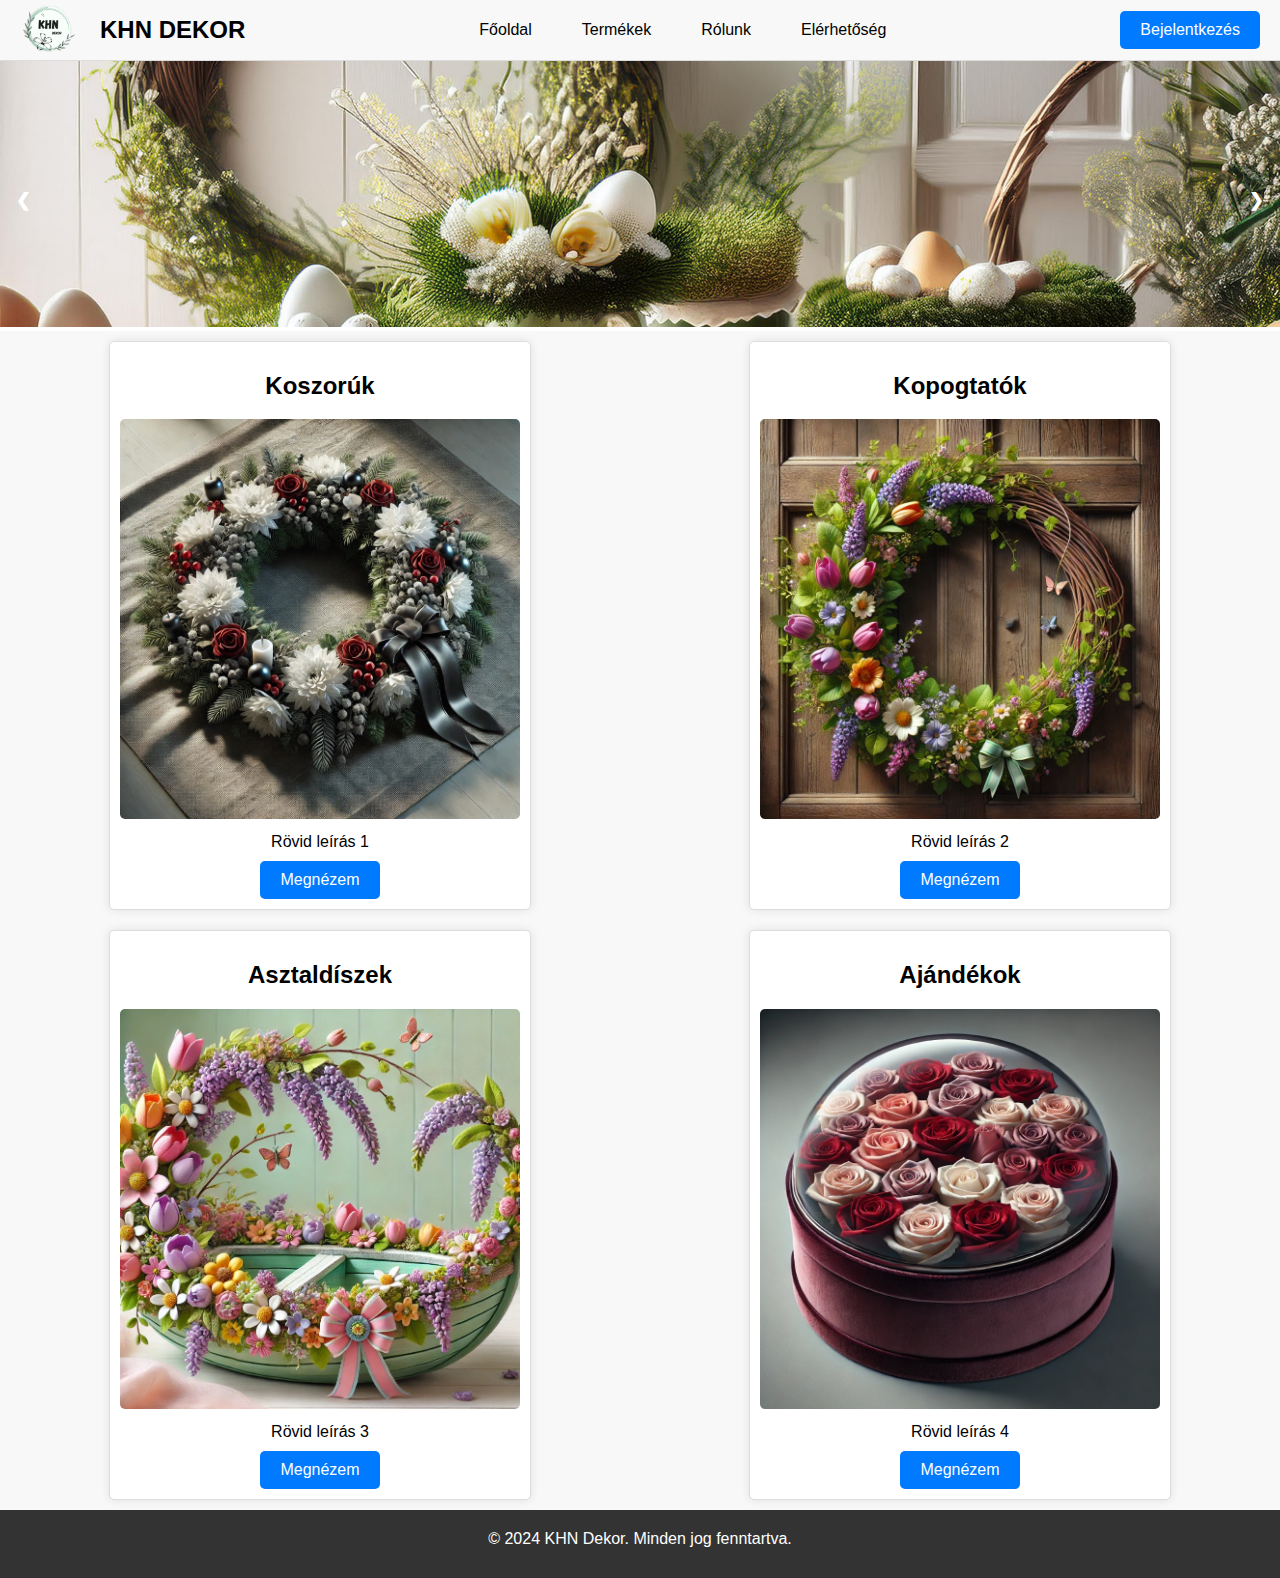
==== index.html @ b20a2f49 "commit" ====
<!DOCTYPE html>
<html lang="hu">
<head>
   <meta charset="UTF-8">
   <meta name="viewport" content="width=device-width, initial-scale=1.0">
   <title>KHN Dekor - Főoldal</title>
   <link rel="stylesheet" href="./CSS/style.css">
   <link rel="shortcut icon" href="./img/logo.png" type="image/x-icon">
   <script src="./JS/script.js" defer></script>
</head>
<body>
   <header>
      <div class="logo">
         <img src="./img/logo.png" alt="logo">
         <p>KHN DEKOR</p>
      </div>
      <nav>
         <ul>
            <li><a href="./index.html">Főoldal</a></li>
            <li><a href="./products.html">Termékek</a></li>
            <li><a href="./about.html">Rólunk</a></li>
            <li><a href="./contact.html">Elérhetőség</a></li>
         </ul>
      </nav>
      <button class="login-btn">Bejelentkezés</button>
   </header>
   <div class="slideshow-container">
      <div class="mySlides fade">
         <img src="./img/slide4.jpg" style="width:100%">
      </div>
      <div class="mySlides fade">
         <img src="./img/slide5.jpg" style="width:100%">
      </div>
      <div class="mySlides fade">
         <img src="./img/slide6.jpg" style="width:100%">
      </div>
      <a class="prev" onclick="plusSlides(-1)">&#10094;</a>
      <a class="next" onclick="plusSlides(1)">&#10095;</a>
   </div>
   <div class="box-container">
      <div class="box koszoru">
         <h2>Koszorúk</h2>
         <img src="./img/koszorú_banner.jpg" alt="koszorú">
         <p>Rövid leírás 1</p>
         <button class="view-btn"><a href="./products.html?category=koszoru" target="_self">Megnézem</a></button>
      </div>
      <div class="box kopogtato">
         <h2>Kopogtatók</h2>
         <img src="./img/kopogtató_banner.jpg" alt="kopogtató">
         <p>Rövid leírás 2</p>
         <button class="view-btn"><a href="./products.html?category=kopogtato" target="_self">Megnézem</a></button>
      </div>
      <div class="box asztaldisz">
         <h2>Asztaldíszek</h2>
         <img src="./img/asztldísz_banner.jpg" alt="asztaldísz">
         <p>Rövid leírás 3</p>
         <button class="view-btn"><a href="./products.html?category=asztaldisz" target="_self">Megnézem</a></button>
      </div>
      <div class="box ajandek">
         <h2>Ajándékok</h2>
         <img src="./img/ajándékok_banner.jpg" alt="ajándék">
         <p>Rövid leírás 4</p>
         <button class="view-btn"><a href="./products.html?category=ajandek" target="_self">Megnézem</a></button>
      </div>
   </div>
   <div id="modal" class="modal">
      <div class="modal-content">
         <span class="close-btn">&times;</span>
         <div id="login-form" class="form-container">
            <h2>Bejelentkezés</h2>
            <form>
               <label for="username">Felhasználónév:</label>
               <input type="text" id="username" name="username" required autocomplete="username">
               <label for="password">Jelszó:</label>
               <input type="password" id="password" name="password" required autocomplete="current-password">
               <div class="form-options">
                  <label><input type="checkbox" id="remember-me" name="remember-me"> Emlékezz rám</label>
                  <a href="#" id="forgot-password">Elfelejtett jelszó?</a>
               </div>
               <button type="submit">Bejelentkezés</button>
               <p>Nincs fiókod? <a href="#" id="show-register">Regisztráció</a></p>
            </form>
         </div>
         <div id="register-form" class="form-container" style="display: none;">
            <h2>Regisztráció</h2>
            <form>
               <label for="new-username">Felhasználónév:</label>
               <input type="text" id="new-username" name="new-username" required autocomplete="username">
               <label for="new-password">Jelszó:</label>
               <input type="password" id="new-password" name="new-password" required autocomplete="new-password">
               <button type="submit">Regisztráció</button>
               <p>Van már fiókod? <a href="#" id="show-login">Bejelentkezés</a></p>
            </form>
         </div>
      </div>
   </div>
   <footer>
      <div class="footer-content">
         <p>&copy; 2024 KHN Dekor. Minden jog fenntartva.</p>
         <ul class="socials">
            <li><a href="#"><i class="fa fa-facebook"></i></a></li>
            <li><a href="#"><i class="fa fa-twitter"></i></a></li>
            <li><a href="#"><i class="fa fa-instagram"></i></a></li>
            <li><a href="#"><i class="fa fa-linkedin"></i></a></li>
         </ul>
      </div>
   </footer>
</body>
</html>
---- CSS/style.css ----
body {
    font-family: 'Lucida Sans', 'Lucida Sans Regular', 'Lucida Grande', 'Lucida Sans Unicode', Geneva, Verdana, sans-serif; /* Betűtípus beállítása */
    margin: 0; /* Margó beállítása */
    padding: 0; /* Padding beállítása */
    margin-top: 60px; /* Margin-top beállítása */
    display: flex; /* A tartalmat flexbox segítségével rendezzük el. A Flexbox egy rugalmas elrendezési modell, amely lehetővé teszi a konténer elemek és azok gyermekeinek hatékony és rugalmas elrendezését.*/
    flex-direction: column; /*Flexbox elrendezési modell egyik beállítása, amely meghatározza, hogy a flex konténer gyermekelemei milyen irányban legyenek elrendezve.*/
    min-height: calc(100vh - 60px); /* A min-height tulajdonság beállítása a tartalomhoz, hogy a tartalom ne legyen rövidebb, mint a képernyő magassága */
    overflow: auto; /* Azt határozza meg, hogy csak a tartalom túlcsordulása esetén jelenjen meg görgetősáv */
}

header {
    display: flex; /* A tartalmat flexbox segítségével rendezzük el. A Flexbox egy rugalmas elrendezési modell, amely lehetővé teszi a konténer elemek és azok gyermekeinek hatékony és rugalmas elrendezését.*/
    justify-content: space-between; /* A tartalom elrendezésének beállítása a flexbox segítségével. A space-between érték azt jelenti, hogy a gyermekelemek egyenletesen vannak elosztva a konténeren belül, és az első elem a konténer bal szélén van, az utolsó elem pedig a konténer jobb szélén van.*/
    align-items: center; /* A tartalom elrendezésének beállítása a flexbox segítségével. Az align-items tulajdonság segítségével beállíthatjuk a gyermekelemek függőleges elrendezését a konténeren belül. Az "center" érték azt jelenti, hogy a gyermekelemek középre vannak igazítva a konténeren belül.*/
    padding: 0px 20px; /* A padding beállítása a headerhez */
    background-color: #f8f8f8; /* A header háttérszínének beállítása */
    border-bottom: 1px solid #ddd; /* A header alatti szegély beállítása. */
    position: fixed; /* Fixáljuk a header-t az oldal tetején */
    top: 0; /* A header a lap tetején legyen */
    width: 100%; /* A header teljes szélességű legyen */
    z-index: 1000; /* A header z-index értékének beállítása. A z-index tulajdonság meghatározza, hogy egy elem milyen sorrendben jelenjen meg a többi elemhez képest. Az 1000-es érték azt jelenti, hogy a header mindig a legfelső rétegben jelenik meg. */
    max-height: 100px; /* A header maximális magassága */
}

.logo {
    display: flex; /* A tartalmat flexbox segítségével rendezzük el. A Flexbox egy rugalmas elrendezési modell, amely lehetővé teszi a konténer elemek és azok gyermekeinek hatékony és rugalmas elrendezését.*/
    justify-content: space-between; /* A tartalom elrendezésének beállítása a flexbox segítségével. A space-between érték azt jelenti, hogy a gyermekelemek egyenletesen vannak elosztva a konténeren belül, és az első elem a konténer bal szélén van, az utolsó elem pedig a konténer jobb szélén van.*/
    font-size: 24px; /* A betűméret beállítása */
    font-weight: bold;  /* A betű vastagságának beállítása */
    max-height: 60px;   /* A maximális magasság beállítása */
}

.logo p {
    margin: 0; /* A margó beállítása */
    padding: 0; /* A padding beállítása */
    display: inline-block; /* Az elem blokkosítása. Az inline-block érték azt jelenti, hogy az elem blokkosított, de a szomszédos elemekkel egy sorban helyezkedik el. */
    line-height: 60px; /* A line-height tulajdonság meghatározza a sorok közötti távolságot. */
    font-size: 24px; /* A betűméret beállítása */
    font-weight: bold;  /* A betű vastagságának beállítása */
    color: black;   /* A szöveg színének beállítása */
    text-decoration: none;  /* A szöveg aláhúzásának eltávolítása */
    cursor: pointer;    /* Az egérmutató beállítása */
    padding-left: 20px; /* A padding beállítása */
}

.logo img {
    position: relative; /* A pozíció beállítása. A relative érték azt jelenti, hogy az elem a normál helyzetében marad, de elmozdítható a megadott irányokban. így a kép a szöveg mellett lesz. */
    top: auto; /* A kép pozíciójának beállítása */
    width: 60px; /* A kép szélességének beállítása */
    height: 60px; /* A kép magasságának beállítása */
    object-fit: cover; /* Az object-fit tulajdonság meghatározza, hogy az elem hogyan illeszkedik a konténerbe. Az "cover" érték azt jelenti, hogy az elem kitölti a konténert, és a felesleges részek levágódnak*/
    border-radius: 50%; /* A kép kerete kerek legyen */
}

nav ul {
    list-style: none; /* A lista stílusának eltávolítása */
    margin: 0; /* A margó beállítása */
    padding: 0; /* A padding beállítása */
    display: flex; /* A tartalmat flexbox segítségével rendezzük el. A Flexbox egy rugalmas elrendezési modell, amely lehetővé teszi a konténer elemek és azok gyermekeinek hatékony és rugalmas elrendezését. */
    flex-direction: row; /* A flexbox irányának beállítása. Az "row" érték azt jelenti, hogy a gyermekelemek egy sorban helyezkednek el. */
    align-items: center;
    gap: 20px; /* A gap tulajdonság meghatározza a gyermekelemek közötti távolságot. */
}

nav ul li {
    position: relative; /* A pozíció beállítása. A relative érték azt jelenti, hogy az elem a normál helyzetében marad, de elmozdítható a megadott irányokban. */
    display: inline-block; /* Az inline-block érték azt jelenti, hogy az elem blokkosított, de a szomszédos elemekkel egy sorban helyezkedik el. */
    margin: 0 15px; /* A margó beállítása */
}

nav ul li a {
    text-decoration: none; /* A szöveg aláhúzásának eltávolítása */
    color: black; /* A szöveg színének beállítása */
    padding: 5px 0; /* A padding beállítása */
    display: inline-block; /* Az inline-block érték azt jelenti, hogy az elem blokkosított, de a szomszédos elemekkel egy sorban helyezkedik el. */
}

nav ul li a::after { /* A ::after pszeudo elem beállítása, amely a link alá húzását szimulálja */ 
    content: ''; /* Tartalom beállítása, amely a ::after pszeudo elemhez tartozik */
    position: absolute; /* A pozíció beállítása. Az absolute érték azt jelenti, hogy az elem abszolút pozícióban van a legközelebbi pozícionált őselemhez képest. */
    width: 0; /* A szélesség beállítása */
    height: 2px;    /* A magasság beállítása */
    display: block; /* A blokkosított elem azt jelenti, hogy a szomszédos elemekkel egy sorban helyezkedik el. */   
    margin-top: 5px; /* A margó beállítása a tetején */
    right: 0; /* A jobb oldali pozíció beállítása */
    background: black; /* A háttérszín beállítása */
    transition: width 0.4s ease; /* Az átmenet beállítása a szélesség változására */
    -webkit-transition: width 0.4s ease; /* Az átmenet beállítása a szélesség változására Webkit böngészőkben */
}

nav ul li a:hover::after {
    width: 100%; /* A szélesség beállítása */
    left: 0; /* A bal oldali pozíció beállítása */
    background: black; /* A háttérszín beállítása */
}

.login-btn {
    padding: 10px 20px; /* A padding beállítása a gombhoz */
    margin-right: 40px; /* A margó beállítása a gombhoz */
    font-size: 16px; /* A betűméret beállítása */
    cursor: pointer; /* Az egérmutató beállítása */
    background-color: #007BFF; /* A háttérszín beállítása */
    color: white; /* A szöveg színének beállítása */
    border: none; /* A szegély eltávolítása */
    border-radius: 5px; /* A szegély lekerekítése */
}

.login-btn:hover {
    background-color: #0056b3; /* A háttérszín beállítása fókusz alatt álló elemnél */
}

.modal {
    display: none; /* Az elem alapértelmezett megjelenítése. none érték azt jelenti, hogy az elem nem látható. */
    position: fixed; /* A pozíció beállítása */
    z-index: 1; /* A z-index beállítása */
    left: 0; /* A bal oldali pozíció beállítása */
    top: 0; /* A felső pozíció beállítása */
    width: 100%; /* A szélesség beállítása */
    height: 100%; /* A magasság beállítása */
    overflow: auto; /* A túlcsordulás beállítása */
    background-color: rgba(0, 0, 0, 0.5); /* A háttérszín beállítása */
}

.modal-content {
    background-color: #fefefe; /* A háttérszín beállítása */
    margin: 13% auto; /* A margó beállítása */
    padding: 20px; /* A padding beállítása */
    border: 1px solid #888; /* A szegély beállítása */
    width: 400px; /* A szélesség beállítása */
    box-shadow: 0 0 10px rgba(0, 0, 0, 0.1); /* Az árnyék beállítása */
    border-radius: 10px; /* A szegély lekerekítése */
    animation: fadeIn 0.5s; /* Az animáció beállítása */
}

@keyframes fadeIn { 
    from { opacity: 0; } /* Az animáció kezdő állapota */
    to { opacity: 1; } /* Az animáció végállapota */
}

.close-btn {
    color: #aaa; /* A szöveg színének beállítása */
    float: right; /* Az elem igazítása jobbra */
    font-size: 28px; /* A betűméret beállítása */
    font-weight: bold; /* A betű vastagságának beállítása */
}

.close-btn:hover,
.close-btn:focus {
    color: black; /* A szöveg színének beállítása hover és fókusz állapotban */
    text-decoration: none; /* A szöveg aláhúzásának eltávolítása */
    cursor: pointer; /* Az egérmutató beállítása */
}

.form-container {
    display: flex; /* A tartalmat flexbox segítségével rendezzük el */
    flex-direction: column; /* A flexbox irányának beállítása */
}

.form-container h2 {
    text-align: center; /* A szöveg igazítása középre */
}

.form-container form {
    display: flex; /* A tartalmat flexbox segítségével rendezzük el */
    flex-direction: column; /* A flexbox irányának beállítása */
}

.form-container label {
    margin-top: 10px; /* A margó beállítása a tetején */
}

.form-container input {
    padding: 10px; /* A padding beállítása */
    margin-top: 5px; /* A margó beállítása a tetején */
    margin-bottom: 10px; /* A margó beállítása alul */
    border: 1px solid #ccc; /* A szegély beállítása */
    border-radius: 5px; /* A szegély lekerekítése */
}

.form-container button {
    padding: 10px; /* A padding beállítása */
    background-color: #007BFF; /* A háttérszín beállítása */
    color: white; /* A szöveg színének beállítása */
    border: none; /* A szegély eltávolítása */
    border-radius: 5px; /* A szegély lekerekítése */
    cursor: pointer; /* Az egérmutató beállítása */
}

.form-container button:hover {
    background-color: #0056b3; /* A háttérszín beállítása hover állapotban */
}

.form-container p {
    text-align: center; /* A szöveg igazítása középre */
}

.form-container a {
    color: #007BFF; /* A szöveg színének beállítása */
    cursor: pointer; /* Az egérmutató beállítása */
}

.form-options {
    display: flex; /* A tartalmat flexbox segítségével rendezzük el */
    justify-content: space-between; /* A tartalom elrendezésének beállítása */
    align-items: center; /* A tartalom igazítása középre */
    margin-bottom: 10px; /* A margó beállítása alul */
}

.form-options label {
    display: flex; /* A tartalmat flexbox segítségével rendezzük el */
    align-items: center; /* A tartalom igazítása középre */
}

.form-options a {
    color: #007BFF; /* A szöveg színének beállítása */
    text-decoration: none; /* A szöveg aláhúzásának eltávolítása */
}

.form-options a:hover {
    text-decoration: underline; /* A szöveg aláhúzásának beállítása hover állapotban */
}

.slideshow-container {
    position: relative; /* A pozíció beállítása */
    width: 100%; /* A szélesség beállítása */
    height: 100%; /* A magasság beállítása */
    top: 0; /* A felső pozíció beállítása */
    left: 0; /* A bal oldali pozíció beállítása */
    right: 0; /* A jobb oldali pozíció beállítása */
}

.mySlides img {
    width: 100%; /* A szélesség beállítása */
    height: 100%; /* A magasság beállítása */
    object-fit: cover; /* Az object-fit tulajdonság beállítása */
}

.prev, .next {
    cursor: pointer; /* Az egérmutató beállítása */
    position: absolute; /* A pozíció beállítása */
    top: 50%; /* A felső pozíció beállítása */
    width: auto; /* A szélesség beállítása */
    padding: 16px; /* A padding beállítása */
    margin-top: -22px; /* A margó beállítása a tetején */
    color: white; /* A szöveg színének beállítása */
    font-weight: bold; /* A betű vastagságának beállítása */
    font-size: 18px; /* A betűméret beállítása */
    transition: 0.6s ease; /* Az átmenet beállítása */
    border-radius: 0 3px 3px 0; /* A szegély lekerekítése */
    user-select: none; /* A szöveg kijelölésének tiltása */
    /*transform: translateY(-50%);*/
}

.next {
    right: 0; /* A jobb oldali pozíció beállítása */
    border-radius: 3px 0 0 3px; /* A szegély lekerekítése */
}

.prev:hover, .next:hover {
    background-color: rgba(0,0,0,0.8); /* A háttérszín beállítása hover állapotban */
}

.fade {
    -webkit-animation-name: fade; /* Az animáció neve Webkit böngészőkben */
    -webkit-animation-duration: 1.5s; /* Az animáció időtartama Webkit böngészőkben */
    animation-name: fade; /* Az animáció neve */
    animation-duration: 1.5s; /* Az animáció időtartama */
}

@-webkit-keyframes fade {
    from {opacity: .4} /* Az animáció kezdő állapota Webkit böngészőkben */
    to {opacity: 1} /* Az animáció végállapota Webkit böngészőkben */
}

@keyframes fade {
    from {opacity: .4} /* Az animáció kezdő állapota */
    to {opacity: 1} /* Az animáció végállapota */
}

.content h1{
    text-align: center; /* A szöveg igazítása középre */
    margin: 40px 0; /* A margó beállítása */
}
.content p{
    text-align: justify; /* A szöveg igazítása sorkizártra */
    margin: 20px 0; /* A margó beállítása */
    padding:0 40px; /* A padding beállítása */
}
/* Új dobozok stílusai */
.box-container {
    display: flex; /* A tartalmat flexbox segítségével rendezzük el */
    justify-content: space-around; /* A tartalom elrendezésének beállítása */
    flex-wrap: wrap; /* A tartalom tördelése több sorba */
    /*margin: 5px 0;
    padding: 0px; /* Adjunk hozzá padding-et a konténerhez */
    background-color: #f8f8f8; /* Adjunk hozzá háttérszínt a konténerhez */
}

.box {
    width: 400px; /* A szélesség beállítása */
    text-align: center; /* A szöveg igazítása középre */
    margin: 10px; /* A margó beállítása */
    padding: 10px; /* A padding beállítása */
    border: 1px solid #ddd; /* A szegély beállítása */
    border-radius: 5px; /* A szegély lekerekítése */
    box-shadow: 0 0 10px rgba(0, 0, 0, 0.1); /* Az árnyék beállítása */
    background-color: white; /* Adjunk hozzá háttérszínt a dobozokhoz */
}

.box img {
    width: 100%; /* A szélesség beállítása */
    height: 400px; /* A magasság beállítása */
    object-fit: cover; /* Az object-fit tulajdonság beállítása */
    border-radius: 5px; /* A szegély lekerekítése */
}

.box p {
    margin: 10px 0; /* A margó beállítása */
    font-size: 16px; /* A betűméret beállítása */
}

.view-btn {
    padding: 10px 20px; /* A padding beállítása */
    font-size: 16px; /* A betűméret beállítása */
    cursor: pointer; /* Az egérmutató beállítása */
    background-color: #007BFF; /* A háttérszín beállítása */
    color: white; /* A szöveg színének beállítása */
    border: none; /* A szegély eltávolítása */
    border-radius: 5px; /* A szegély lekerekítése */
}

.view-btn a {
    color: white; /* A szöveg színének beállítása */
    text-decoration: none; /* A szöveg aláhúzásának eltávolítása */
}

.view-btn:hover {
    background-color: #0056b3; /* A háttérszín beállítása hover állapotban */
}

.interest-btn {
    padding: 10px 20px; /* A padding beállítása */
    font-size: 16px; /* A betűméret beállítása */
    cursor: pointer; /* Az egérmutató beállítása */
    background-color: #28a745; /* A háttérszín beállítása */
    color: white; /* A szöveg színének beállítása */
    border: none; /* A szegély eltávolítása */
    border-radius: 5px; /* A szegély lekerekítése */
    margin-top: 10px; /* A margó beállítása a tetején */
}

.interest-btn a {
    color: white; /* A szöveg színének beállítása */
    text-decoration: none; /* A szöveg aláhúzásának eltávolítása */
}

.interest-btn:hover {
    background-color: #218838; /* A háttérszín beállítása hover állapotban */
}

/* Termék dobozok stílusai */
.product-container {
    display: flex; /* A tartalmat flexbox segítségével rendezzük el */
    flex-wrap: wrap; /* A tartalom tördelése több sorba */
    justify-content: space-evenly; /* A tartalom elrendezésének beállítása */
    margin: 20px 0; /* A margó beállítása */
}

.product-box {
    width: 300px; /* A szélesség beállítása */
    text-align: center; /* A szöveg igazítása középre */
    margin: 10px; /* A margó beállítása */
    padding: 10px; /* A padding beállítása */
    border: 1px solid #ddd; /* A szegély beállítása */
    border-radius: 5px; /* A szegély lekerekítése */
    box-shadow: 0 0 10px rgba(0, 0, 0, 0.1); /* Az árnyék beállítása */
    background-color: white; /* Adjunk hozzá háttérszínt a dobozokhoz */
    position: relative; /* A pozíció beállítása */
    display: block; /* Az elem blokkosítása */
}

.product-images {
    position: relative; /* A pozíció beállítása */
    width: 100%; /* A szélesség beállítása */
}

.product-image {
    width: 100%; /* A szélesség beállítása */
    height: 420px; /* A magasság beállítása */
    object-fit: cover; /* Az object-fit tulajdonság beállítása */
    border-radius: 5px; /* A szegély lekerekítése */
}

.product-details {
    position:static; /* A pozíció beállítása */
    
}

/* Kategória gombok stílusai */
.category-buttons {
    text-align: center; /* A szöveg igazítása középre */
    margin-bottom: 20px; /* A margó beállítása alul */
}

.category-btn {
    padding: 10px 20px; /* A padding beállítása */
    font-size: 16px; /* A betűméret beállítása */
    cursor: pointer; /* Az egérmutató beállítása */
    background-color: #007BFF; /* A háttérszín beállítása */
    color: white; /* A szöveg színének beállítása */
    border: none; /* A szegély eltávolítása */
    border-radius: 5px; /* A szegély lekerekítése */
    margin: 5px; /* A margó beállítása */
}

.category-btn:hover {
    background-color: #0056b3; /* A háttérszín beállítása hover állapotban */
}

.category-btn.active {
    background-color: #0056b3; /* A háttérszín beállítása aktív állapotban */
}

/* Footer stílusai */
footer {
    background-color: #333; /* A háttérszín beállítása */
    color: white; /* A szöveg színének beállítása */
    text-align: center; /* A szöveg igazítása középre */
    padding: 20px 0; /* A padding beállítása */
    position: relative; /* A pozíció beállítása */
    bottom: 0; /* Az alsó pozíció beállítása */
    width: 100%; /* A szélesség beállítása */
    margin-top: auto; /* A margó beállítása a tetején */
}

.footer-content {
    max-width: 1200px; /* A maximális szélesség beállítása */
    margin: auto; /* A margó beállítása */
}

.footer-content p {
    margin: 0; /* A margó beállítása */
    padding: 0; /* A padding beállítása */
}

.footer-content .socials {
    list-style: none; /* A lista stílusának eltávolítása */
    padding: 0; /* A padding beállítása */
    margin: 10px 0 0 0; /* A margó beállítása */
    display: flex; /* A tartalmat flexbox segítségével rendezzük el */
    justify-content: center; /* A tartalom elrendezésének beállítása */
}

.footer-content .socials li {
    margin: 0 10px; /* A margó beállítása */
}

.footer-content .socials li a {
    color: white; /* A szöveg színének beállítása */
    text-decoration: none; /* A szöveg aláhúzásának eltávolítása */
    font-size: 20px; /* A betűméret beállítása */
}

.footer-content .socials li a:hover {
    color: #007BFF; /* A szöveg színének beállítása hover állapotban */
}

/* Team section styles */
.team-section {
    text-align: center; /* A szöveg igazítása középre */
    margin: 0 400px; /* A margó beállítása */
}

.team-container {
    display: flex; /* A tartalmat flexbox segítségével rendezzük el */
    justify-content: space-around; /* A tartalom elrendezésének beállítása */
    flex-wrap: wrap; /* A tartalom tördelése több sorba */
    
}

.team-member {
    width: 300px; /* A szélesség beállítása */
    text-align: center; /* A szöveg igazítása középre */
    margin: 10px; /* A margó beállítása */
    padding: 10px; /* A padding beállítása */
    border: 1px solid #ddd; /* A szegély beállítása */
    border-radius: 5px; /* A szegély lekerekítése */
    box-shadow: 0 0 10px rgba(0, 0, 0, 0.1); /* Az árnyék beállítása */
    background-color: white; /* Adjunk hozzá háttérszínt a dobozokhoz */
}

.team-member img {
    width: 100%; /* A szélesség beállítása */
    height: 300px; /* A magasság beállítása */
    object-fit: cover; /* Az object-fit tulajdonság beállítása */
    border-radius: 5px; /* A szegély lekerekítése */
}

.team-member h3 {
    margin: 10px 0; /* A margó beállítása */
    font-size: 20px; /* A betűméret beállítása */
}

.team-member p {
    font-size: 16px; /* A betűméret beállítása */
    text-align: justify; /* A szöveg igazítása sorkizártra */
}

/* Contact information section styles */
.contact-info {
    text-align: center; /* A szöveg igazítása középre */
    margin: 40px 0; /* A margó beállítása */
}

.contact-info h2 {
    margin-bottom: 20px; /* A margó beállítása alul */
}

.contact-info p {
    font-size: 16px; /* A betűméret beállítása */
    margin: 10px 0; /* A margó beállítása */
}

.contact-info .socials {
    list-style: none; /* A lista stílusának eltávolítása */
    padding: 0; /* A padding beállítása */
    margin: 20px 0 0 0; /* A margó beállítása */
    display: flex; /* A tartalmat flexbox segítségével rendezzük el */
    justify-content: center; /* A tartalom elrendezésének beállítása */
    gap: 20px; /* A gap tulajdonság beállítása */
}

.contact-info .socials li {
    margin: 0 10px; /* A margó beállítása */
}

.contact-info .socials li a {
    color: black; /* A szöveg színének beállítása */
    text-decoration: none; /* A szöveg aláhúzásának eltávolítása */
    font-size: 20px; /* A betűméret beállítása */
}

.contact-info .socials li a:hover {
    color: #007BFF; /* A szöveg színének beállítása hover állapotban */
}

/* Enhanced form design */
.form-container {
    display: flex; /* A tartalmat flexbox segítségével rendezzük el */
    justify-content: center; /* A tartalom elrendezésének beállítása */
    margin: 40px 0; /* A margó beállítása */
}

.contact-form {
    max-width: 600px; /* A maximális szélesség beállítása */
    width: 100%; /* A szélesség beállítása */
    padding: 20px; /* A padding beállítása */
    height: 400px; /* A magasság beállítása */
    border: 1px solid #ddd; /* A szegély beállítása */
    border-radius: 5px; /* A szegély lekerekítése */
    box-shadow: 0 0 10px rgba(0, 0, 0, 0.1); /* Az árnyék beállítása */
    background-color: white; /* Adjunk hozzá háttérszínt a dobozokhoz */
}

.contact-form label {
    display: block; /* Az elem blokkosítása */
    margin-bottom: 5px; /* A margó beállítása alul */
    font-weight: bold; /* A betű vastagságának beállítása */
}

.contact-form input,
.contact-form textarea {
    width: 100%; /* A szélesség beállítása */
    padding: 10px; /* A padding beállítása */
    margin-bottom: 20px; /* A margó beállítása alul */
    border: 1px solid #ccc; /* A szegély beállítása */
    border-radius: 5px; /* A szegély lekerekítése */
    box-sizing: border-box; /* A box-sizing tulajdonság beállítása */
}

.contact-form button {
    width: 100%; /* A szélesség beállítása */
    padding: 10px; /* A padding beállítása */
    background-color: #007BFF; /* A háttérszín beállítása */
    color: white; /* A szöveg színének beállítása */
    border: none; /* A szegély eltávolítása */
    border-radius: 5px; /* A szegély lekerekítése */
    cursor: pointer; /* Az egérmutató beállítása */
    font-size: 16px; /* A betűméret beállítása */
}

.contact-form button:hover {
    background-color: #0056b3; /* A háttérszín beállítása hover állapotban */
}

.contact-container {
    display: flex; /* A tartalmat flexbox segítségével rendezzük el */
    justify-content: space-around; /* A tartalom elrendezésének beállítása */
    flex-wrap: wrap; /* A tartalom tördelése több sorba */
    margin: 40px 0; /* A margó beállítása */
}

.map-container, .contact-form {
    flex: 1 1 45%; /* A flex tulajdonság beállítása */
    min-width: 300px; /* A minimális szélesség beállítása */
    height: 400px; /* A magasság beállítása */
    border: 1px solid #ddd; /* A szegély beállítása */
    border-radius: 5px; /* A szegély lekerekítése */
    box-shadow: 0 0 10px rgba(0, 0, 0, 0.1); /* Az árnyék beállítása */
}
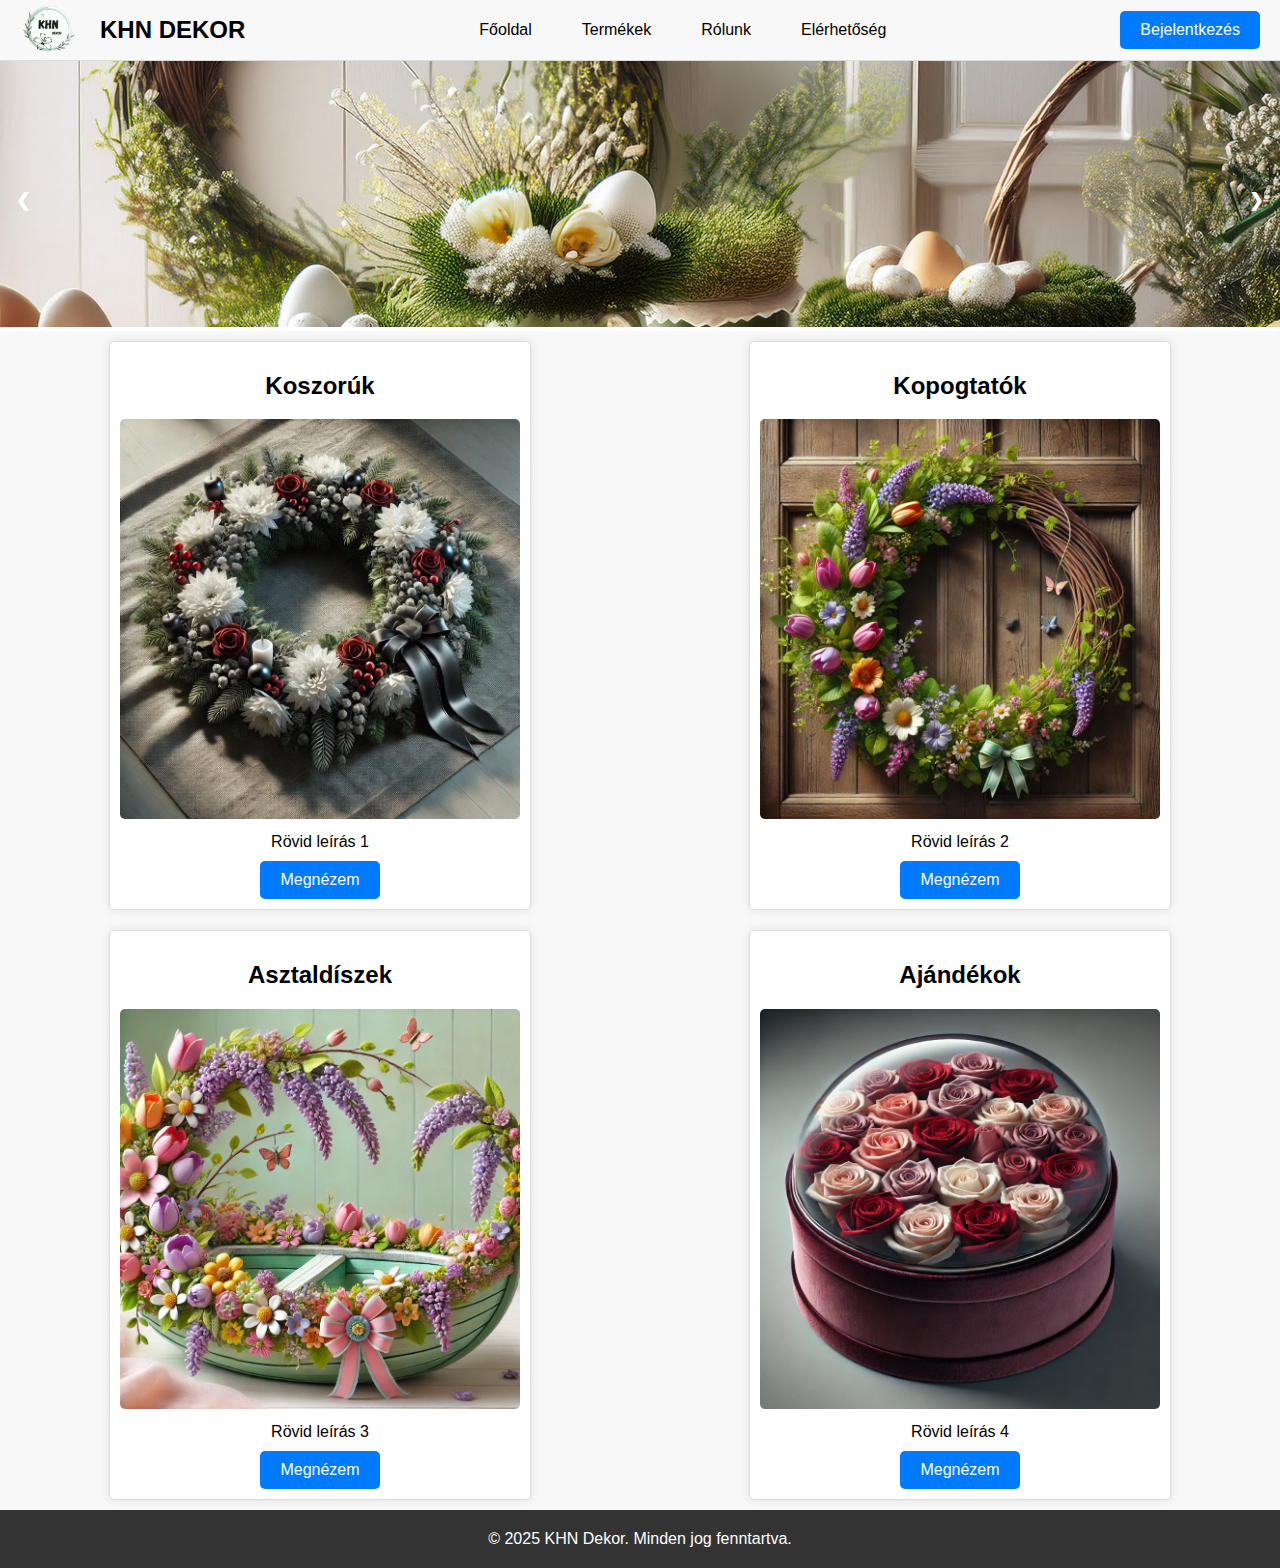
==== commit 53190065: "commit" ====
--- a/index.html
+++ b/index.html
@@ -96,13 +96,7 @@
    </div>
    <footer>
       <div class="footer-content">
-         <p>&copy; 2024 KHN Dekor. Minden jog fenntartva.</p>
-         <ul class="socials">
-            <li><a href="#"><i class="fa fa-facebook"></i></a></li>
-            <li><a href="#"><i class="fa fa-twitter"></i></a></li>
-            <li><a href="#"><i class="fa fa-instagram"></i></a></li>
-            <li><a href="#"><i class="fa fa-linkedin"></i></a></li>
-         </ul>
+         <p>&copy; 2025 KHN Dekor. Minden jog fenntartva.</p>
       </div>
    </footer>
 </body>
--- a/CSS/style.css
+++ b/CSS/style.css
@@ -507,7 +507,6 @@
     text-align: justify; /* A szöveg igazítása sorkizártra */
 }
 
-/* Contact information section styles */
 .contact-info {
     text-align: center; /* A szöveg igazítása középre */
     margin: 40px 0; /* A margó beállítása */
@@ -545,7 +544,6 @@
     color: #007BFF; /* A szöveg színének beállítása hover állapotban */
 }
 
-/* Enhanced form design */
 .form-container {
     display: flex; /* A tartalmat flexbox segítségével rendezzük el */
     justify-content: center; /* A tartalom elrendezésének beállítása */
